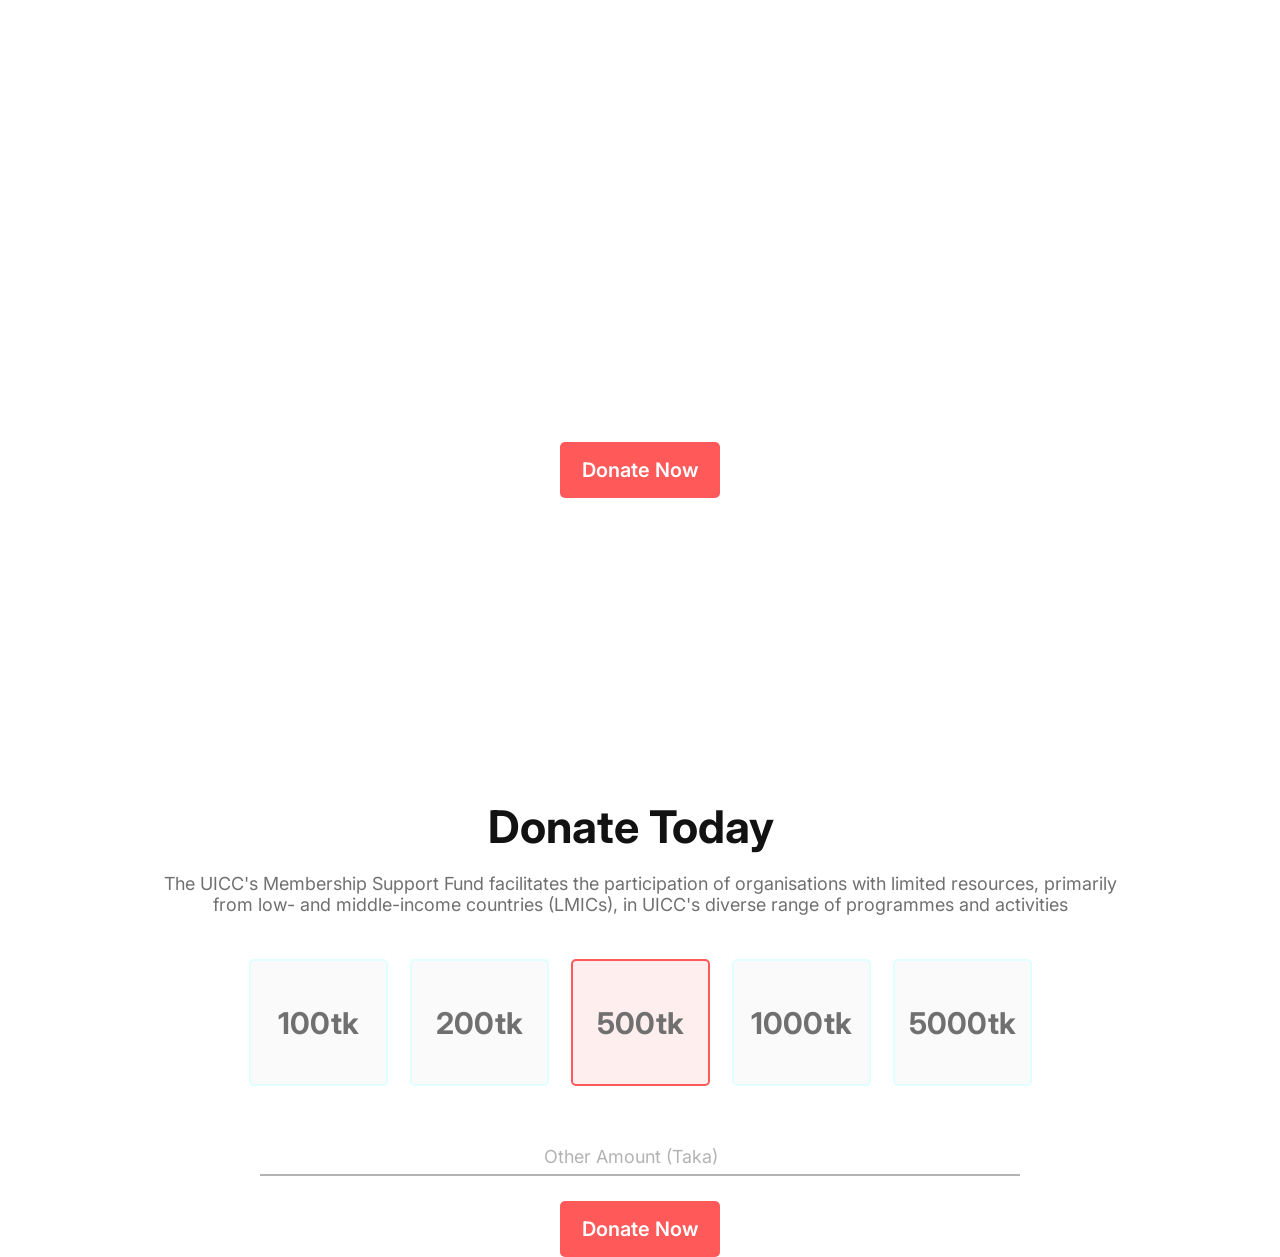
==== index.html @ b2670cd2 "change" ====
<!DOCTYPE html>
<html lang="en">
<head>
    <meta charset="UTF-8">
    <meta name="viewport" content="width=device-width, initial-scale=1.0">
    <link rel="stylesheet" href="./styles/style.css">
    <title>Donate Today</title>
</head>
<body>
    <header class="header">
        <div class=header-container>
        <h1 class="header-title">Let's Help  Those Who Are More In Need</h1>
        <p class="header-description">Bangladesh is one of the world’s most densely populated countries. Roughly the size of Florida, it is home to over 160 million people, compared to Florida’s 21 million.</p>
        <a class="header-btn" href="https://www.savethechildren.org/us/where-we-work/bangladesh" target="_blank">Donate Now</a>
    </div>
    </header>
   <main>
    <section class="main-first-sec">
    <div class="main-first-container">
    <h1 class="main-first-title">Donate Today</h1>
    <p class="main-first-description">The UICC's Membership Support Fund facilitates the participation of organisations with limited resources, primarily from low- and middle-income countries (LMICs), in UICC's diverse range of programmes and activities</p>
</div>
<div class="main-amount-container">
<div class="amount-container">
    <h3 class="amount">100tk</h3>
</div>
<div class="amount-container">
    <h3 class="amount">200tk</h3>
</div>
<div class="amount-container border">
    <h3 class="amount ">500tk</h3>
</div>
<div class="amount-container">
    <h3 class="amount">1000tk</h3>
</div>
<div class="amount-container">
    <h3 class="amount">5000tk</h3>
</div>
</div>
<div class="parent-div-main-last">
<div class="main-first-last">
    <p class="other-amount">Other Amount (Taka)</p>
</div>

    <a class="header-btn" href="https://www.savethechildren.org/us/where-we-work/bangladesh" target="_blank">Donate Now</a>
</div>
</section>
</main>
</body>
</html>
---- styles/style.css ----
@import url('https://fonts.googleapis.com/css2?family=Inter:wght@100..900&display=swap');

body {
    font-family: "Inter", sans-serif;
    ;
}

* {
    margin: 0;
}

header {
    background-image: url(../donation1.jpg);
    width: 100%;
    /* height:px; */
    background-repeat: no-repeat;
    background-size: cover;
}

.header-container {
    display: flex;
    flex-direction: column;
    justify-content: center;
    align-items: center;
    height: 669px;
}

.header-title {
    color: #FFFFFF;
    font-size: 65px;
    font-weight: bold;
    width: 826px;
    text-align: center;
    margin-bottom: 20px;
}

.header-description {
    color: #FFFFFF;
    font-size: 18px;
    text-align: center;
    width: 691px;
    margin-bottom: 30px;
}

.header-btn {
    width: 160px;
    height: 56px;
    background-color: #FF5959;
    text-align: center;
    display: flex;
    align-items: center;
    justify-content: center;
    font-size: 20px;
    font-weight: 600;
    border-radius: 5px;

}

.header-container a {
    text-decoration: none;
    color: #FFFFFF;
}

.main-first-container {
    width: 100%;
    margin-top: 130px;
    display: flex;
    flex-direction: column;
    justify-content: center;
    align-items: center;
}

.main-first-title {
    width: 304px;
    height: 54px;
    font-size: 45px;
    font-weight: bold;
    color: #121212;
    margin-bottom:20px;
}

.main-first-description {
    width: 991px;
    height: 56px;
    font-size: 18px;
    color: #707070;
    text-align: center;
}

.main-amount-container {
    display: flex;
    width: 100%;
    display: flex;
    /* flex-direction: row; */
    align-items: center;
    justify-content: center;
    margin-top:30px;
    gap:22px;
    margin-bottom:60px;
    
}

.amount-container {
    width: 135px;
    height: 123px;
    border-radius: 5px;
    background-color: #FAFAFA;
    display: flex;
    justify-content: center;
    align-items: center;
    border:2px solid lightcyan;
    
}
.border{
    border: 2px solid #FF5959;
    background-color:#FFEEEE ;
}
.amount{
    font-size:30px;
    font-weight: bold;
    color:#707070;
}
.parent-div-main-last{
    display:flex;
    flex-direction: column;
    justify-content: center;
    align-items: center;
    
}
.parent-div-main-last a{
    text-decoration: none;
    color:#FFFFFF;
    display: flex;
    align-items: center;
    
 
}


.main-first-last{
    width:760px;
    border-bottom: 2px solid #B3B3B3;
    display: flex;
    justify-content: center;
    margin-bottom:25px;
}
.other-amount{
    width:192px;
    height:28px;
    font-size:18px;
    color:#B3B3B3;

    
}

@media screen and (max-width: 576px) {
    .header {
        display: flex;
        flex-direction: column;
        width: 100%;

    }

    .header-title {
        width: 100%;
    }

    .header-description {
        width: 100%
    }
}

@media screen and (min-width: 577px) and (max-width: 992px) {
    .header {
        display: flex;
        flex-direction: column;
        width: 100%;
    }

    .header-title {
        width: 100%;
    }

    .header-description {
        width: 100%
    }
}
@media screen and (max-width: 576px) {
    .main-first-sec{
        display:flex;
        flex-direction: column;
    }
    .main-first-container{
        width:100%;
    }
    .main-first-title{
        width:100%;
    }
    .main-first-description{
        width:100%;
        margin-bottom: 50px;
    }
    .main-amount-container{
        width:100%;
        display:grid;
        grid-template-columns: repeat(2, 1fr);
        
    }
    .amount-container{
        display:grid;
        grid-template-columns: repeat(2, 1fr);
    }
    .main-first-last{
        width:100%;
        display:flex;
        justify-content: center;
        align-items: center;
    }
 
}
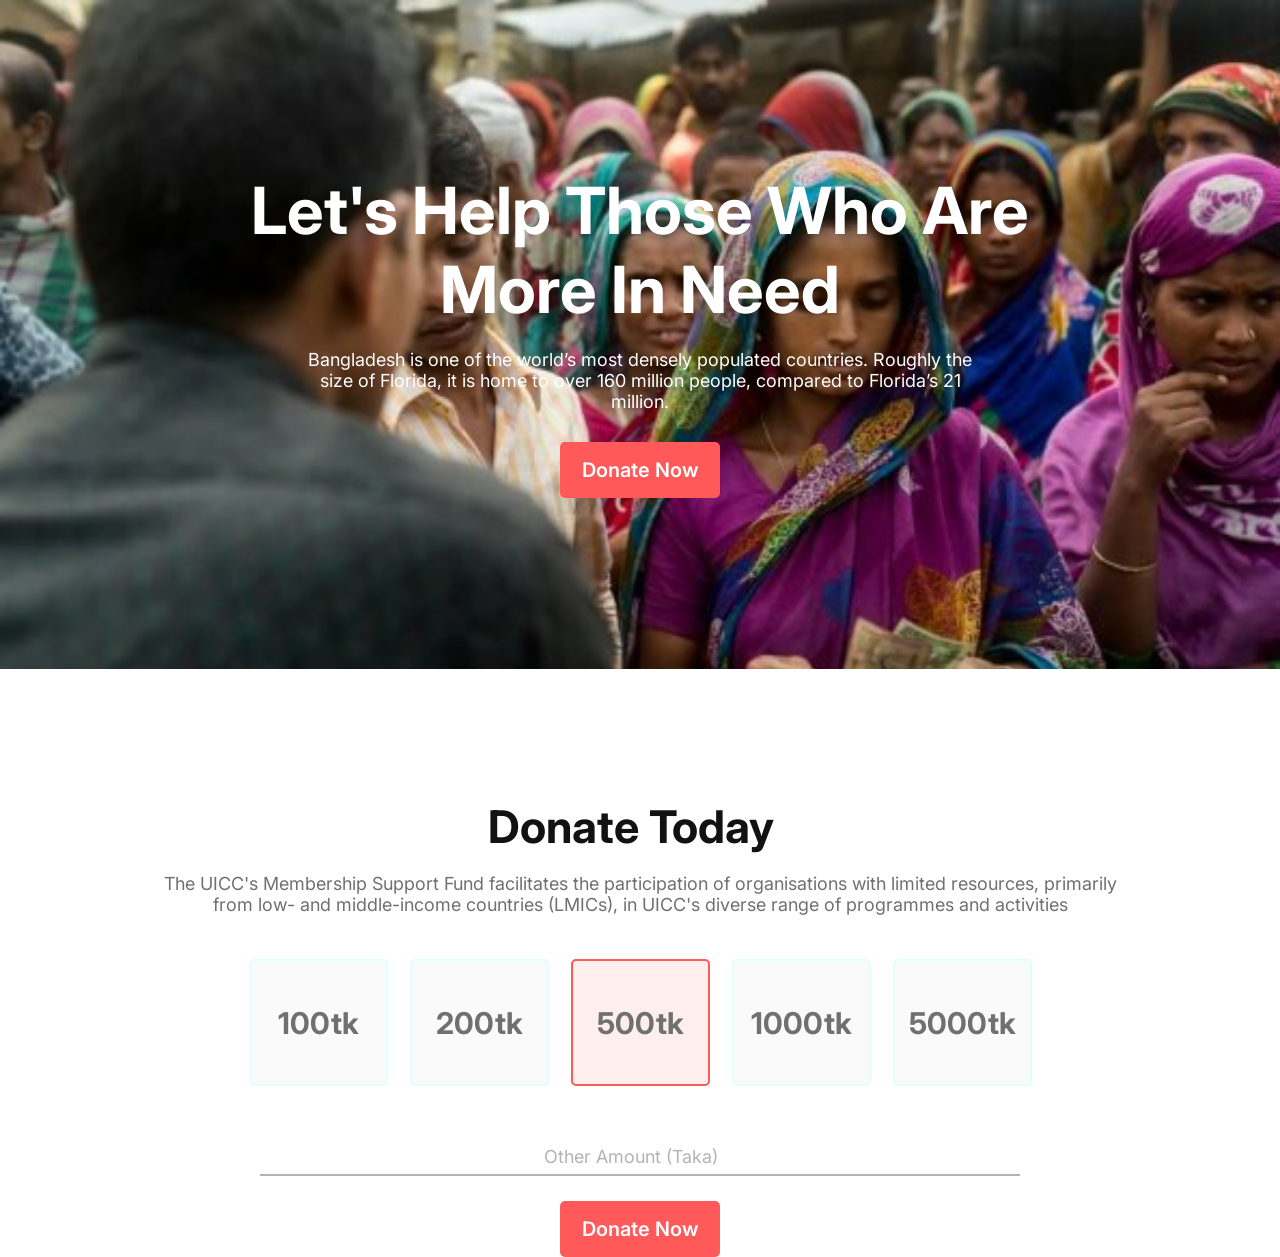
==== commit 5934d61c: "added responsive" ====
--- a/index.html
+++ b/index.html
@@ -20,6 +20,7 @@
     <h1 class="main-first-title">Donate Today</h1>
     <p class="main-first-description">The UICC's Membership Support Fund facilitates the participation of organisations with limited resources, primarily from low- and middle-income countries (LMICs), in UICC's diverse range of programmes and activities</p>
 </div>
+<div class="justify">
 <div class="main-amount-container">
 <div class="amount-container">
     <h3 class="amount">100tk</h3>
@@ -42,7 +43,9 @@
     <p class="other-amount">Other Amount (Taka)</p>
 </div>
 
+
     <a class="header-btn" href="https://www.savethechildren.org/us/where-we-work/bangladesh" target="_blank">Donate Now</a>
+</div>
 </div>
 </section>
 </main>
--- a/styles/style.css
+++ b/styles/style.css
@@ -10,7 +10,7 @@
 }
 
 header {
-    background-image: url(../donation1.jpg);
+    background-image: url(../images/donation1.jpg);
     width: 100%;
     /* height:px; */
     background-repeat: no-repeat;
@@ -195,6 +195,7 @@
     }
     .main-first-title{
         width:100%;
+        text-align: center;
     }
     .main-first-description{
         width:100%;
@@ -204,11 +205,20 @@
         width:100%;
         display:grid;
         grid-template-columns: repeat(2, 1fr);
-        
+        /* display:flex;
+        flex-direction: column;
+        justify-content: center;
+        align-items: center;
+         */
     }
     .amount-container{
         display:grid;
-        grid-template-columns: repeat(2, 1fr);
+        /* grid-template-columns: repeat(2, 1fr); */
+        /* display:flex;
+        justify-content: center;
+        align-items: center;
+        flex-direction: column;
+    /*  */
     }
     .main-first-last{
         width:100%;
@@ -216,5 +226,51 @@
         justify-content: center;
         align-items: center;
     }
- 
+    
+}
+@media screen and (min-width: 576px) and (max-width: 992px){
+    .main-first-sec{
+        display:flex;
+        flex-direction: column;
+    }
+    .main-first-container{
+        width:100%;
+    }
+    .main-first-title{
+        width:100%;
+        text-align: center;
+    }
+    .main-first-description{
+        width:100%;
+        margin-bottom: 50px;
+    }
+    .main-amount-container{
+        width:100%;
+        display:grid;
+        grid-template-columns: repeat(3, 2fr);
+        text-align: center;
+        justify-content: center;
+        align-items: center;
+        /* display:flex;
+        flex-direction: column;
+        justify-content: center;
+        align-items: center;
+         */
+    }
+    .amount-container{
+        display:grid;
+        /* grid-template-columns: repeat(2, 1fr); */
+        /* display:flex;
+        justify-content: center;
+        align-items: center;
+        flex-direction: column;
+    /*  */
+    }
+    .main-first-last{
+        width:100%;
+        display:flex;
+        justify-content: center;
+        align-items: center;
+    }
+    
 }
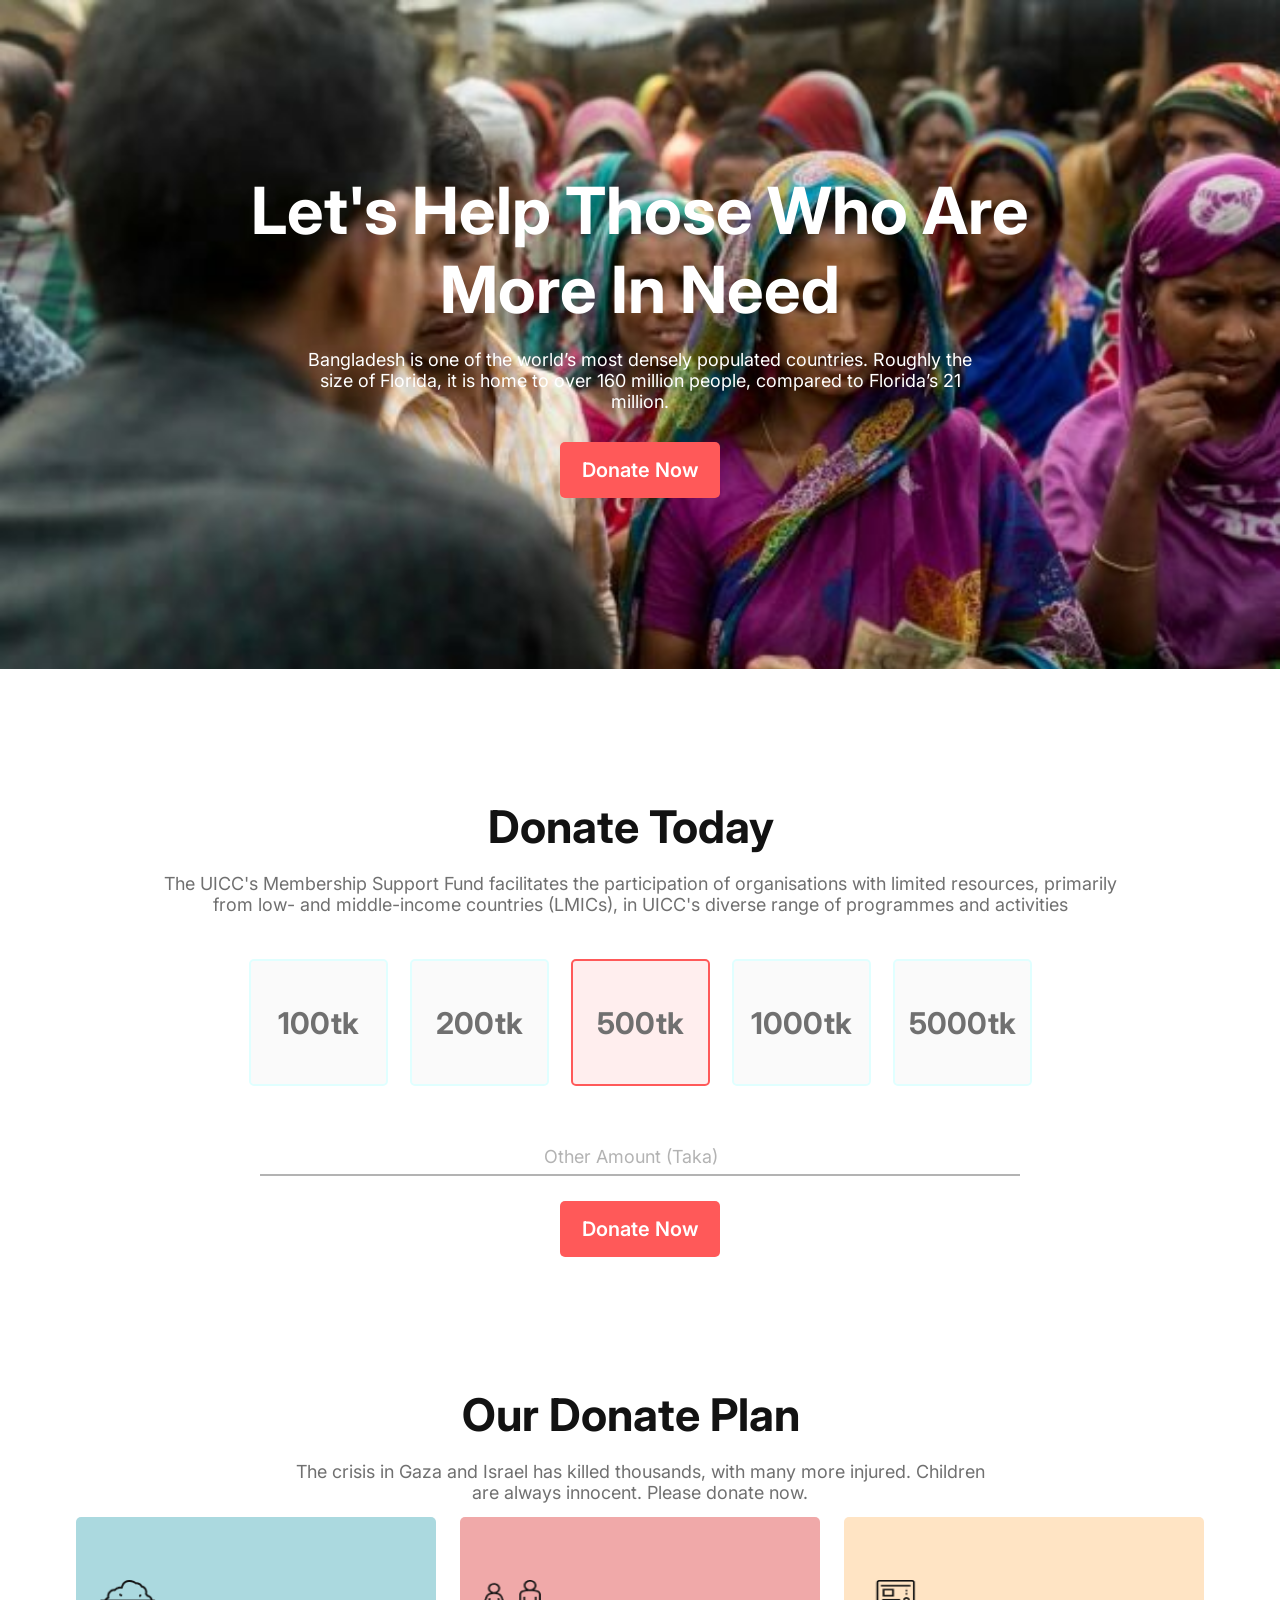
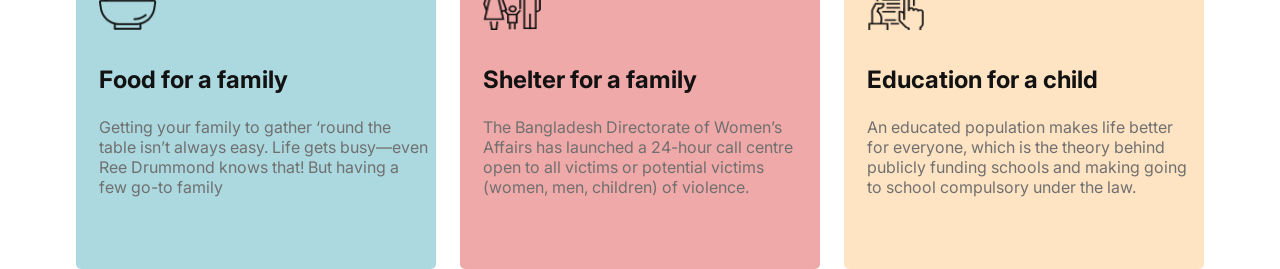
==== commit 7c21ffee: "Added secod card section" ====
--- a/index.html
+++ b/index.html
@@ -48,6 +48,30 @@
 </div>
 </div>
 </section>
+<section class="second-sec-first-container">
+    <div class="second-sec-first-title">
+        <h1 class="second-sec-main-title">Our Donate Plan</h1>
+        <p class="second-sec-description">The crisis in Gaza and Israel has killed thousands, with many more injured. Children are always innocent. Please donate now.</p>
+    </div>
+    <div class="second-sec-card">
+        <div class="second-sec-first-card light-blue">
+            
+            <img src="./icons/food.png" alt="food" class="card-photo">
+            <h1 class="card-main-title">Food for a family</h1>
+            <p class="card-description">Getting your family to gather ‘round the table isn’t always easy. Life gets busy—even Ree Drummond knows that! But having a few go-to family</p>
+        </div>
+        <div class="second-sec-first-card light-tomato">
+            <img src="./icons/shelter.png" alt="Family Support" class="card-photo">
+            <h1 class="card-main-title">Shelter for a family</h1>
+            <p class="card-description">The Bangladesh Directorate of Women’s Affairs has launched a 24-hour call centre open to all victims or potential victims (women, men, children) of violence.</p>
+        </div>
+        <div class="second-sec-first-card bisque">
+            <img src="./icons/Frame-1.png" alt="Education" class="card-photo">
+            <h1 class="card-main-title">Education for a child</h1>
+            <p class="card-description">An educated population makes life better for everyone, which is the theory behind publicly funding schools and making going to school compulsory under the law.</p>
+        </div>
+    </div>
+</section>
 </main>
 </body>
 </html>
--- a/styles/style.css
+++ b/styles/style.css
@@ -132,6 +132,7 @@
     color:#FFFFFF;
     display: flex;
     align-items: center;
+    margin-bottom:130px;
     
  
 }
@@ -152,7 +153,74 @@
 
     
 }
-
+.second-sec-first-title{
+    display:flex;
+    flex-direction: column;
+    justify-content: center;
+    align-items: center;
+}
+.second-sec-main-title{
+    width:357px;
+    height: 54px;
+    font-size: 45px;
+    font-weight: bold;
+    color:#121212;
+    margin-bottom:20px;
+}
+.second-sec-description{
+    width:691px;
+    height:56px;
+    font-size:18px;
+    color:#707070;
+    text-align: center;
+
+}
+
+.second-sec-card{
+    display:flex;
+    justify-content: center;
+    /* flex-direction: column; */
+    gap:24px;
+
+}
+.second-sec-first-card{
+    width:360px;
+    height:352px;
+    border-radius: 5px;;
+}
+.card-photo{
+    width:58.13px;
+    height:49.77px;
+    margin-bottom:31px;
+    margin-top:63px;
+    margin-left:23px;
+}
+.card-main-title{
+    width:250px;
+    height: 36px;
+    font-size: 24px;
+    font-weight: 700;
+    color:#121212;
+    margin-bottom:16px;
+    margin-left:23px;
+}
+.card-description{
+    width:330px;
+    height: 101px;
+    font-size: 16px;
+    color:#707070;
+    margin-top:0px;
+    margin-left:23px;
+}
+.light-tomato{
+    background-color: #f0a9a9;
+}
+.light-blue{
+    background-color: #abd9df;
+}
+.bisque{
+    background-color: bisque;
+}
 @media screen and (max-width: 576px) {
     .header {
         display: flex;
@@ -205,6 +273,36 @@
         width:100%;
         display:grid;
         grid-template-columns: repeat(2, 1fr);
+        /* display:flex;
+        flex-direction: column;
+        justify-content: center;
+        align-items: center;
+         */
+    }
+}
+@media screen and (min-width: 576px) and (max-width: 992px){
+    .main-first-sec{
+        display:flex;
+        flex-direction: column;
+    }
+    .main-first-container{
+        width:100%;
+    }
+    .main-first-title{
+        width:100%;
+        text-align: center;
+    }
+    .main-first-description{
+        width:100%;
+        margin-bottom: 50px;
+    }
+    .main-amount-container{
+        width:100%;
+        display:grid;
+        grid-template-columns: repeat(3, 2fr);
+        text-align: center;
+        justify-content: center;
+        align-items: center;
         /* display:flex;
         flex-direction: column;
         justify-content: center;
@@ -228,49 +326,53 @@
     }
     
 }
-@media screen and (min-width: 576px) and (max-width: 992px){
-    .main-first-sec{
+@media screen  and (max-width:576px){
+    .second-sec-card{
         display:flex;
-        flex-direction: column;
-    }
-    .main-first-container{
-        width:100%;
-    }
-    .main-first-title{
-        width:100%;
-        text-align: center;
-    }
-    .main-first-description{
-        width:100%;
-        margin-bottom: 50px;
-    }
-    .main-amount-container{
-        width:100%;
+    flex-direction:column;
+    justify-content: center;
+    align-items: center;
+    width:100%;
+    }
+    .second-sec-description{
+        width:90%;
+        margin-bottom:30px;
+    }
+    .card-main-title{
+        width:100%;
+        margin:0px;
+        margin-bottom:16px;
+    }
+    .card-description{
+        width:100%;
+        margin:0;
+    }
+    .card-photo{
+        margin-bottom:31px;
+        margin-top:63px;
+    }
+}
+@media screen  and (min-width:577px) and (max-width:992px){
+    .second-sec-card{
         display:grid;
-        grid-template-columns: repeat(3, 2fr);
-        text-align: center;
-        justify-content: center;
-        align-items: center;
-        /* display:flex;
-        flex-direction: column;
-        justify-content: center;
-        align-items: center;
-         */
-    }
-    .amount-container{
-        display:grid;
-        /* grid-template-columns: repeat(2, 1fr); */
-        /* display:flex;
-        justify-content: center;
-        align-items: center;
-        flex-direction: column;
-    /*  */
-    }
-    .main-first-last{
-        width:100%;
-        display:flex;
-        justify-content: center;
-        align-items: center;
-    }
-    
+    grid-template-columns: repeat(2, 1fr);
+    width:100%;
+    }
+    .second-sec-description{
+        width:90%;
+        margin-bottom:30px;
+    }
+    .card-main-title{
+        width:100%;
+        margin:0px;
+        margin-bottom:16px;
+    }
+    .card-description{
+        width:100%;
+        margin:0;
+    }
+    .card-photo{
+        margin-bottom:31px;
+        margin-top:63px;
+    }
 }
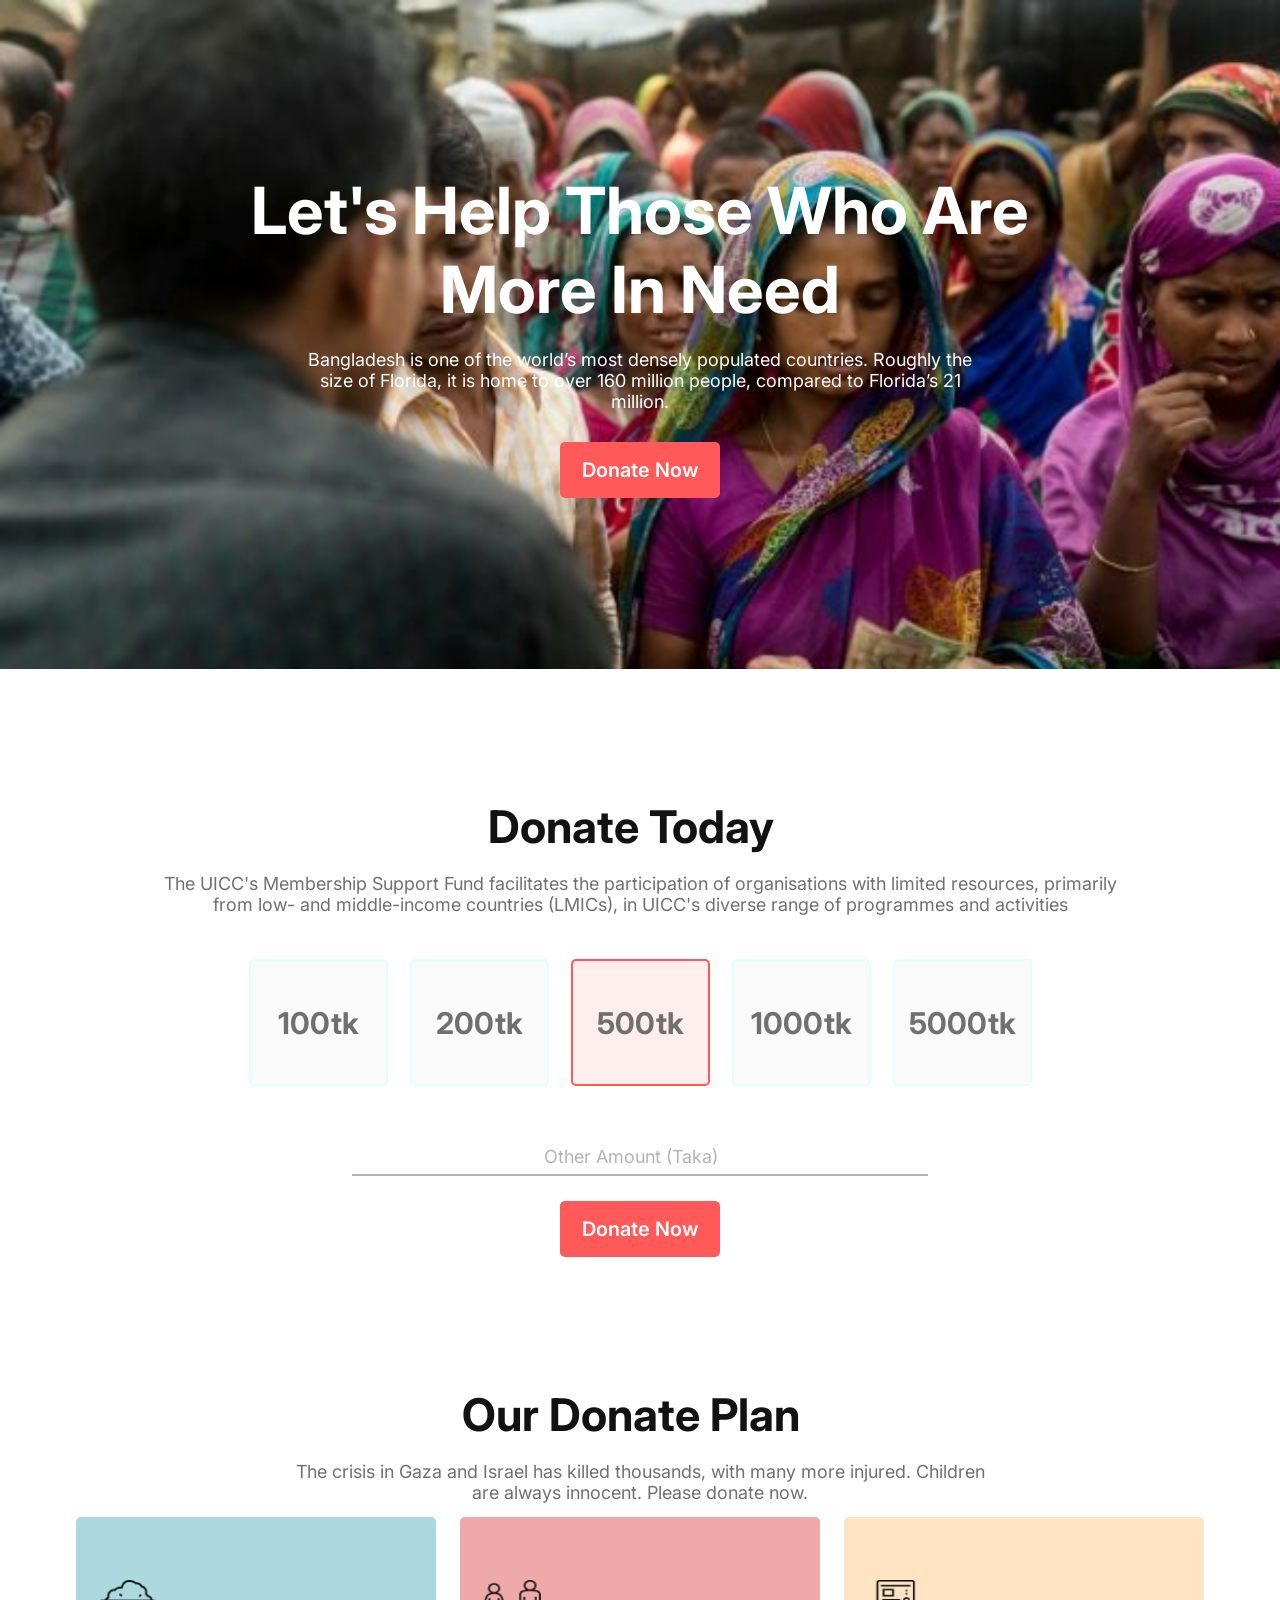
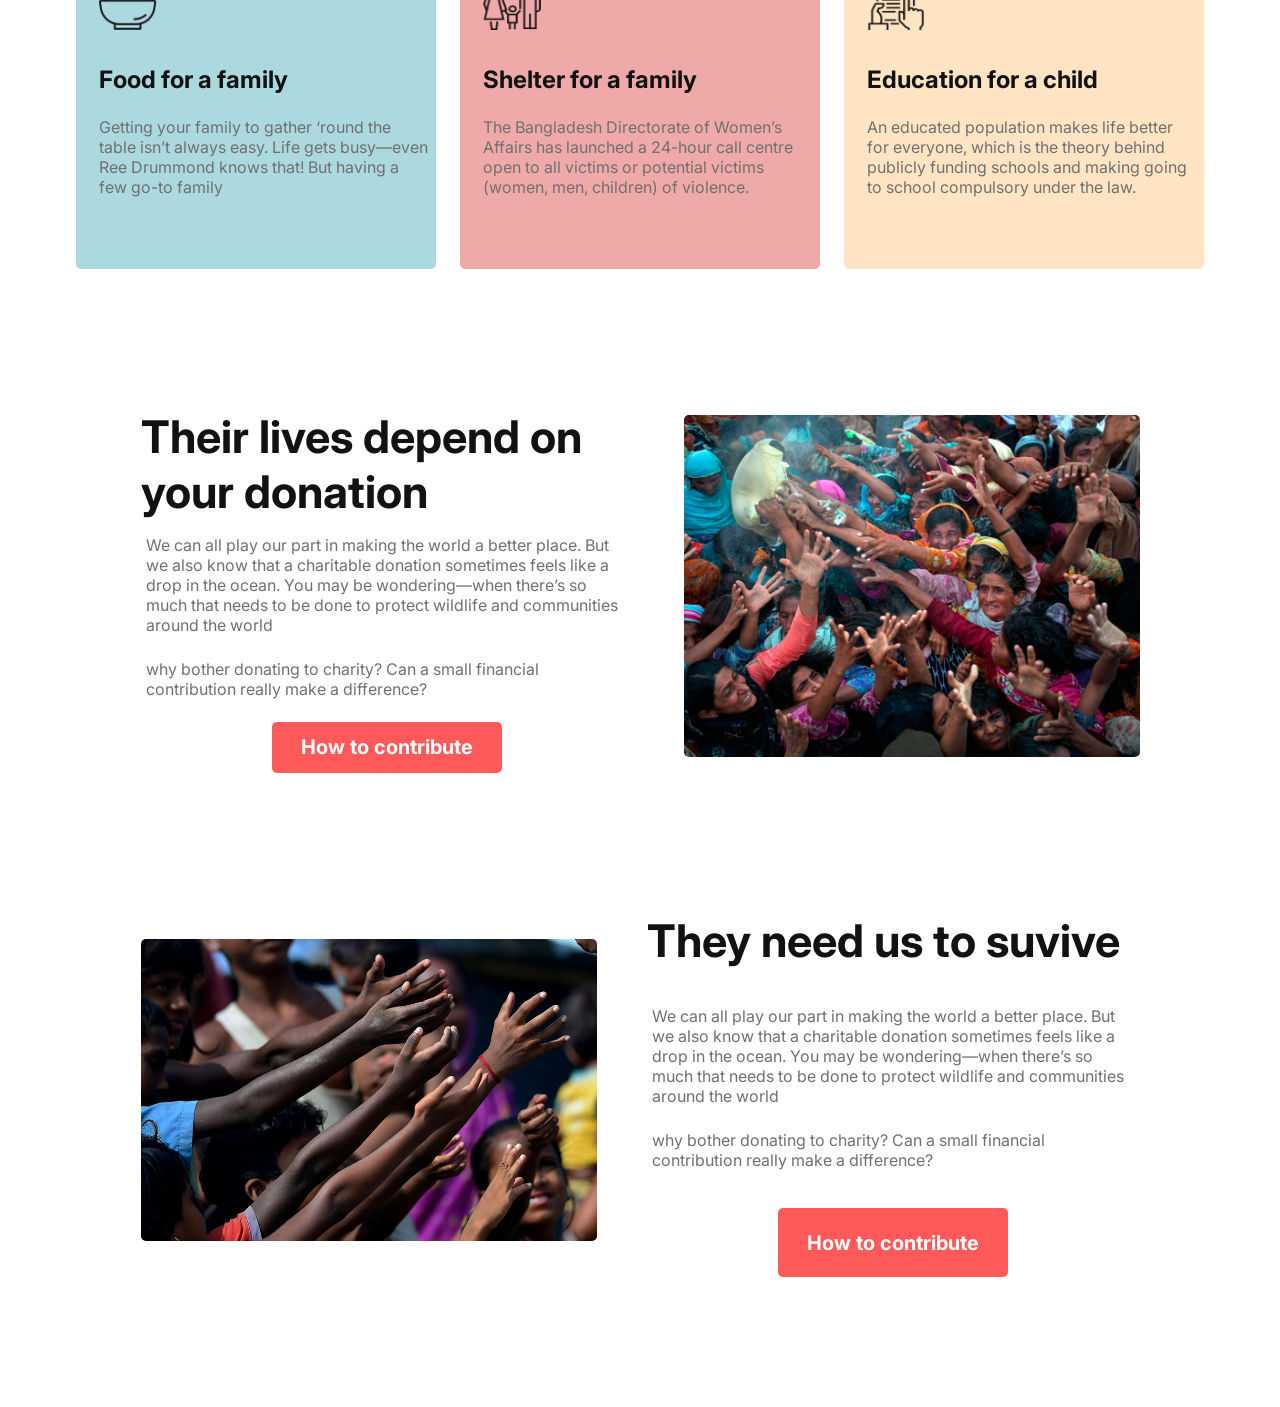
==== commit 01e9dbb2: "added third section" ====
--- a/index.html
+++ b/index.html
@@ -55,7 +55,7 @@
     </div>
     <div class="second-sec-card">
         <div class="second-sec-first-card light-blue">
-            
+
             <img src="./icons/food.png" alt="food" class="card-photo">
             <h1 class="card-main-title">Food for a family</h1>
             <p class="card-description">Getting your family to gather ‘round the table isn’t always easy. Life gets busy—even Ree Drummond knows that! But having a few go-to family</p>
@@ -72,6 +72,37 @@
         </div>
     </div>
 </section>
+<section class="third-sec-container">
+    <div class="third-sec-main-content">
+    <div class="third-sec-title">
+        <h1 class="third-sec-main-title">Their lives depend on your donation</h1>
+        <p class="third-sec-first-description">We can all play our part in making the world a better place. But we also know that a charitable donation sometimes feels like a drop in the ocean. You may be wondering—when there’s so much that needs to be done to protect wildlife and communities around the world</p>
+        <p class="third-sec-second-description">why bother donating to charity? Can a small financial contribution really make a difference?</p>
+        <a href="https://www.savethechildren.org/us/where-we-work/bangladesh" target="_blank">How to contribute</a>
+    
+    
+</div>
+    
+    <div class="third-sec-photo">
+        <img class="third-sec-main-photo" src="./images/donation6.jpg" alt="Donation Photo">
+    </div>
+</div>
+</section>
+<section class="third-sec-container">
+    <div class="third-sec-main-content">
+        <div class="third-sec-photo">
+            <img class="third-sec-main-photo" src="./images/donation13.jpg" alt="Donation Photo">
+        </div>
+    <div class="third-sec-title">
+        <h1 class="third-sec-main-title">They need us to suvive</h1>
+        <p class="third-sec-first-description">We can all play our part in making the world a better place. But we also know that a charitable donation sometimes feels like a drop in the ocean. You may be wondering—when there’s so much that needs to be done to protect wildlife and communities around the world</p>
+        <p class="third-sec-second-description">why bother donating to charity? Can a small financial contribution really make a difference?</p>
+        <a href="https://www.savethechildren.org/us/where-we-work/bangladesh" target="_blank">How to contribute</a>
+    
+</div>
+    
+</div>
+</section>
 </main>
 </body>
 </html>
--- a/styles/style.css
+++ b/styles/style.css
@@ -139,7 +139,7 @@
 
 
 .main-first-last{
-    width:760px;
+    width:45%;
     border-bottom: 2px solid #B3B3B3;
     display: flex;
     justify-content: center;
@@ -221,6 +221,83 @@
 .bisque{
     background-color: bisque;
 }
+.third-sec-container{
+    margin-top:130px;
+    width:100%;
+    display: flex;
+    flex-direction: column;
+   justify-content: center;
+    align-items: center;
+    margin-bottom:130px;
+}
+.third-sec-main-content{
+    display:flex;
+    justify-content: center;
+    align-items: center;
+    /* border:2px solid red; */
+    gap:50px;
+    width:100%;
+ 
+}
+.third-sec-title{
+    width:493px;
+    height:374px;
+    display:flex;
+    flex-direction: column;
+    justify-content: center;
+    align-items: center;
+
+}
+.third-sec-main-title{
+    width:492px;
+    height:106px;
+    font-size:45px;
+    font-weight:700;
+    color:#121212;
+    margin-bottom:20px;
+    margin-top:10px;
+}
+.third-sec-first-description{
+    width:482px;
+    height:84px;
+    font-size: 16px;
+    color:#707070;
+    margin-bottom: 40px;
+}
+.third-sec-second-description{
+    width:482px;
+    height:84px;
+    font-size: 16px;
+    color:#707070;
+    margin-bottom: 20px;
+}
+
+.third-sec-photo{
+    display:flex;
+    justify-content: center;
+    align-items: center;
+}
+.third-sec-main-photo{
+    width:456px;
+    height: auto;
+    border-radius: 5px;
+    
+}
+.third-sec-title a{
+    text-decoration: none;
+    width:230px;
+    height:100px;
+    background-color: #FF5959;
+    color:#FFFFFF;
+    border-radius: 5px;
+    font-size: 20px;
+    font-weight: bold;
+    text-align: center;
+    display: flex;
+    justify-content: center;
+    align-items: center;
+
+}
 @media screen and (max-width: 576px) {
     .header {
         display: flex;
@@ -375,4 +452,87 @@
         margin-bottom:31px;
         margin-top:63px;
     }
+}
+@media screen and (max-width:576px){
+    
+    .third-sec-main-content{
+        width:100%;
+    display:flex;
+    flex-direction: column;
+       justify-content: center;
+    }
+    .third-sec-container{
+        
+        width:100% ;
+        display:flex;
+        flex-direction: column-reverse;
+        justify-content:center;
+        align-items:center;
+    }
+    
+    .third-sec-main-photo{
+        width:100%;
+    }
+    .third-sec-main-title{
+        width:100%;
+        display:flex;
+        
+    }
+    .third-sec-title{
+        width:100%;
+        text-align: center;
+      
+    }
+    .third-sec-first-description{
+        width:100%;
+        text-align: center;
+        height: 100%;
+        margin-bottom:0px;
+    }
+    .third-sec-second-description{
+        width:100%;
+    }
+    .third-sec-photo{
+        width:100%;
+        display:flex;
+        flex-direction: column-reverse;
+    }
+    body{
+        overflow-x: hidden;
+    }
+}
+@media screen and (min-width:576px) and (max-width:992px){
+    .third-sec-main-content{
+        width:100%;
+    display:flex;
+        flex-wrap:wrap;
+    }
+    .third-sec-container{
+        
+        width:100%;
+        display:flex;
+        flex-direction: column;
+        justify-content: center;
+        align-items:center;
+    }
+    .third-sec-main-photo{
+        width:100%;
+    }
+    .third-sec-main-title{
+        width:100%;
+        margin-bottom:100px;
+    }
+    .third-sec-title{
+        width:100%;
+        text-align: center;
+    }
+    .third-sec-first-description{
+        width:100%;
+        text-align: center;
+        height: 100%;
+        margin-bottom:0px;
+    }
+    .third-sec-second-description{
+        width:100%;
+    }
 }
